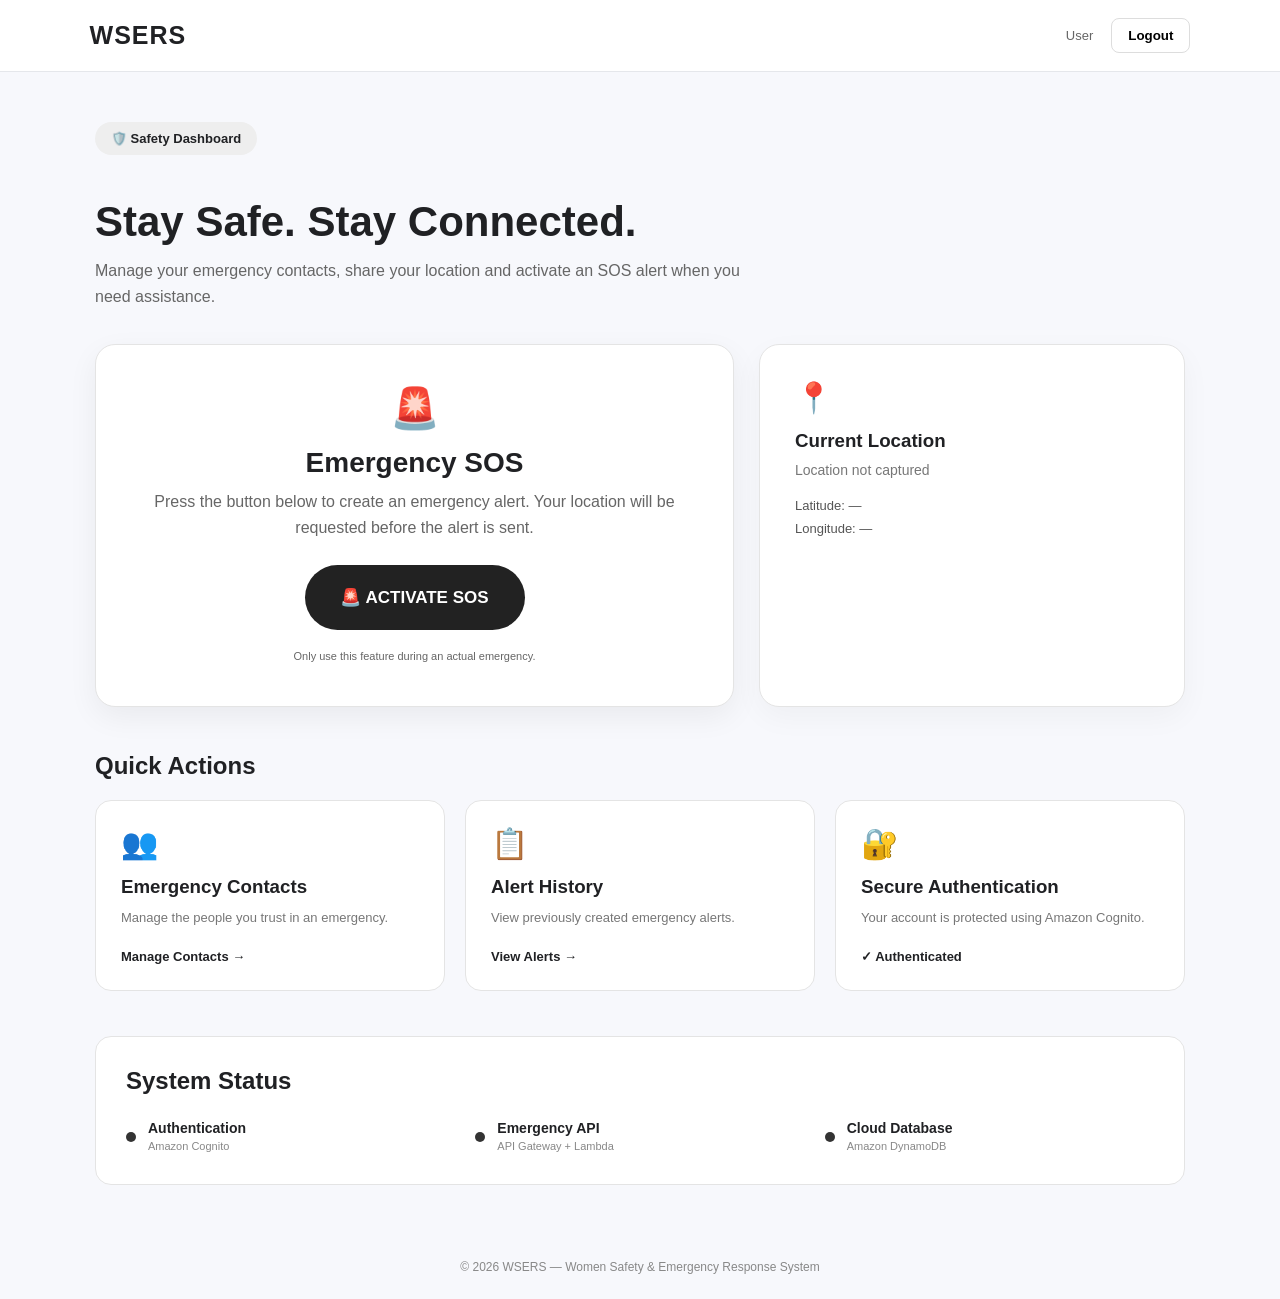
==== dashboard.html @ 78df4ba2 "WSERS" ====
<!DOCTYPE html>
<html lang="en">

<head>
    <meta charset="UTF-8">
    <meta name="viewport" content="width=device-width, initial-scale=1.0">

    <title>WSERS | Safety Dashboard</title>

    <link rel="stylesheet" href="css/style.css">
</head>

<body>

<header class="navbar">

    <div class="logo">
        WSERS
    </div>

    <div class="dashboard-nav">

        <span id="userEmail">
            Loading...
        </span>

        <button id="logoutButton" class="logout-button">
            Logout
        </button>

    </div>

</header>


<main class="dashboard-container">


    <!-- WELCOME -->

    <section class="welcome-section">

        <div>

            <div class="badge">
                🛡️ Safety Dashboard
            </div>

            <h1>
                Stay Safe. Stay Connected.
            </h1>

            <p>
                Manage your emergency contacts, share your location
                and activate an SOS alert when you need assistance.
            </p>

        </div>

    </section>



    <!-- SOS SECTION -->

    <section class="sos-section">

        <div class="sos-card">

            <div class="sos-icon">
                🚨
            </div>

            <h2>
                Emergency SOS
            </h2>

            <p>
                Press the button below to create an emergency alert.
                Your location will be requested before the alert is sent.
            </p>


            <button
                id="sosButton"
                class="sos-button">

                🚨 ACTIVATE SOS

            </button>


            <p class="sos-note">
                Only use this feature during an actual emergency.
            </p>

        </div>


        <!-- LOCATION STATUS -->

        <div class="location-card">

            <div class="card-icon">
                📍
            </div>

            <h3>
                Current Location
            </h3>

            <p id="locationStatus">
                Location not captured
            </p>

            <div id="locationDetails">
                <span>Latitude: —</span>
                <span>Longitude: —</span>
            </div>

        </div>

    </section>



    <!-- QUICK ACTIONS -->

    <section class="dashboard-section">

        <h2>
            Quick Actions
        </h2>


        <div class="dashboard-grid">


            <a
                href="contacts.html"
                class="dashboard-card">

                <div class="card-icon">
                    👥
                </div>

                <h3>
                    Emergency Contacts
                </h3>

                <p>
                    Manage the people you trust in an emergency.
                </p>

                <span class="card-link">
                    Manage Contacts →
                </span>

            </a>



            <a
                href="alerts.html"
                class="dashboard-card">

                <div class="card-icon">
                    📋
                </div>

                <h3>
                    Alert History
                </h3>

                <p>
                    View previously created emergency alerts.
                </p>

                <span class="card-link">
                    View Alerts →
                </span>

            </a>



            <div class="dashboard-card">

                <div class="card-icon">
                    🔐
                </div>

                <h3>
                    Secure Authentication
                </h3>

                <p>
                    Your account is protected using Amazon Cognito.
                </p>

                <span class="card-status">
                    ✓ Authenticated
                </span>

            </div>


        </div>

    </section>



    <!-- SYSTEM STATUS -->

    <section class="system-status">

        <h2>
            System Status
        </h2>


        <div class="status-grid">

            <div class="status-item">

                <span class="status-dot"></span>

                <div>
                    <strong>Authentication</strong>
                    <small>Amazon Cognito</small>
                </div>

            </div>


            <div class="status-item">

                <span class="status-dot"></span>

                <div>
                    <strong>Emergency API</strong>
                    <small>API Gateway + Lambda</small>
                </div>

            </div>


            <div class="status-item">

                <span class="status-dot"></span>

                <div>
                    <strong>Cloud Database</strong>
                    <small>Amazon DynamoDB</small>
                </div>

            </div>

        </div>

    </section>


</main>



<footer>

    <p>
        © 2026 WSERS — Women Safety & Emergency Response System
    </p>

</footer>



<script src="js/config.js"></script>

<script src="js/dashboard.js"></script>

</body>

</html>
---- css/style.css ----
* {
    margin: 0;
    padding: 0;
    box-sizing: border-box;
}

body {
    font-family: Arial, Helvetica, sans-serif;
    background: #f7f8fc;
    color: #202124;
    min-height: 100vh;
}


/* NAVBAR */

.navbar {
    height: 72px;
    background: white;
    border-bottom: 1px solid #e5e7eb;

    display: flex;
    align-items: center;
    justify-content: space-between;

    padding: 0 7%;
}

.logo {
    font-size: 25px;
    font-weight: 800;
    letter-spacing: 1px;
}

.nav-text {
    font-size: 14px;
    color: #666;
}


/* MAIN */

.hero {
    max-width: 1250px;
    margin: auto;

    min-height: calc(100vh - 130px);

    display: grid;
    grid-template-columns: 1.2fr 0.8fr;

    gap: 70px;

    align-items: center;

    padding: 60px 30px;
}


/* HERO CONTENT */

.badge {
    display: inline-block;

    padding: 9px 16px;

    border-radius: 30px;

    background: #eeeeee;

    font-size: 13px;
    font-weight: 600;

    margin-bottom: 25px;
}

.hero-content h1 {
    font-size: 58px;
    line-height: 1.05;

    margin-bottom: 25px;
}

.hero-content h1 span {
    color: #444;
}

.hero-content > p {
    max-width: 620px;

    font-size: 17px;
    line-height: 1.7;

    color: #666;

    margin-bottom: 35px;
}


/* FEATURES */

.features {
    display: grid;

    grid-template-columns: repeat(3, 1fr);

    gap: 15px;
}

.feature-card {
    background: white;

    border: 1px solid #e6e6e6;

    border-radius: 15px;

    padding: 22px;

    box-shadow: 0 5px 20px rgba(0, 0, 0, 0.04);
}

.feature-icon {
    font-size: 25px;

    margin-bottom: 12px;
}

.feature-card h3 {
    font-size: 16px;

    margin-bottom: 8px;
}

.feature-card p {
    font-size: 13px;

    line-height: 1.5;

    color: #777;
}


/* LOGIN CARD */

.login-card {
    background: white;

    border: 1px solid #e3e3e3;

    border-radius: 20px;

    padding: 40px;

    box-shadow: 0 15px 40px rgba(0, 0, 0, 0.08);
}

.login-icon {
    width: 55px;
    height: 55px;

    display: flex;
    align-items: center;
    justify-content: center;

    background: #eeeeee;

    border-radius: 15px;

    font-size: 25px;

    margin-bottom: 20px;
}

.login-card h2 {
    font-size: 28px;

    margin-bottom: 8px;
}

.login-subtitle {
    color: #777;

    font-size: 14px;

    margin-bottom: 30px;
}


/* INPUTS */

.input-group {
    margin-bottom: 20px;
}

.input-group label {
    display: block;

    font-size: 14px;

    font-weight: 600;

    margin-bottom: 8px;
}

.input-group input {
    width: 100%;

    padding: 14px;

    border: 1px solid #d8d8d8;

    border-radius: 10px;

    font-size: 14px;

    outline: none;
}

.input-group input:focus {
    border-color: #555;
}


/* BUTTONS */

.login-button,
.register-button {
    width: 100%;

    padding: 14px;

    border-radius: 10px;

    font-size: 15px;

    font-weight: 600;

    cursor: pointer;
}

.login-button {
    border: none;

    background: #202124;

    color: white;
}

.login-button:hover {
    background: #000;
}

.register-button {
    background: white;

    border: 1px solid #202124;

    color: #202124;
}

.register-button:hover {
    background: #f5f5f5;
}


/* DIVIDER */

.divider {
    display: flex;

    align-items: center;

    gap: 12px;

    margin: 25px 0;

    color: #aaa;

    font-size: 12px;
}

.divider::before,
.divider::after {
    content: "";

    height: 1px;

    background: #e5e5e5;

    flex: 1;
}


/* SECURITY */

.security-note {
    text-align: center;

    font-size: 11px;

    color: #888;

    margin-top: 25px;

    line-height: 1.5;
}


/* FOOTER */

footer {
    text-align: center;

    padding: 25px;

    font-size: 12px;

    color: #888;
}


/* MOBILE */

@media (max-width: 900px) {

    .hero {
        grid-template-columns: 1fr;

        gap: 40px;
    }

    .hero-content h1 {
        font-size: 45px;
    }

    .features {
        grid-template-columns: 1fr;
    }

    .nav-text {
        display: none;
    }
}/* =========================
   DASHBOARD
========================= */

.dashboard-nav {
    display: flex;
    align-items: center;
    gap: 18px;
}

.dashboard-nav span {
    font-size: 13px;
    color: #666;
}

.logout-button {
    padding: 9px 16px;

    border: 1px solid #ddd;

    background: white;

    border-radius: 8px;

    cursor: pointer;

    font-weight: 600;
}

.logout-button:hover {
    background: #f3f3f3;
}


.dashboard-container {
    max-width: 1150px;

    margin: auto;

    padding: 50px 30px;
}


.welcome-section {
    margin-bottom: 35px;
}

.welcome-section h1 {
    font-size: 42px;

    margin: 18px 0 12px;
}

.welcome-section p {
    color: #666;

    max-width: 650px;

    line-height: 1.6;
}



/* SOS */

.sos-section {
    display: grid;

    grid-template-columns: 1.5fr 1fr;

    gap: 25px;

    margin-bottom: 45px;
}


.sos-card {
    background: white;

    border: 1px solid #e4e4e4;

    border-radius: 20px;

    padding: 40px;

    text-align: center;

    box-shadow: 0 10px 30px rgba(0,0,0,0.06);
}


.sos-icon {
    font-size: 40px;

    margin-bottom: 15px;
}


.sos-card h2 {
    font-size: 28px;

    margin-bottom: 10px;
}


.sos-card p {
    color: #666;

    line-height: 1.6;

    margin-bottom: 25px;
}


.sos-button {
    width: 220px;

    height: 65px;

    border-radius: 35px;

    border: none;

    background: #222;

    color: white;

    font-size: 17px;

    font-weight: 800;

    cursor: pointer;

    transition: 0.2s;
}


.sos-button:hover {
    transform: scale(1.03);

    background: #000;
}


.sos-button:disabled {
    opacity: 0.6;

    cursor: not-allowed;
}


.sos-note {
    font-size: 11px !important;

    margin-top: 18px;

    margin-bottom: 0 !important;
}



/* LOCATION */

.location-card {
    background: white;

    border: 1px solid #e4e4e4;

    border-radius: 20px;

    padding: 35px;

    box-shadow: 0 10px 30px rgba(0,0,0,0.04);
}


.card-icon {
    font-size: 30px;

    margin-bottom: 15px;
}


.location-card h3 {
    margin-bottom: 10px;
}


.location-card p {
    color: #777;

    font-size: 14px;

    margin-bottom: 20px;
}


#locationDetails {
    display: flex;

    flex-direction: column;

    gap: 8px;

    font-size: 13px;

    color: #555;
}



/* QUICK ACTIONS */

.dashboard-section {
    margin-bottom: 45px;
}


.dashboard-section > h2 {
    margin-bottom: 20px;
}


.dashboard-grid {
    display: grid;

    grid-template-columns: repeat(3, 1fr);

    gap: 20px;
}


.dashboard-card {
    display: block;

    background: white;

    border: 1px solid #e4e4e4;

    border-radius: 16px;

    padding: 25px;

    text-decoration: none;

    color: #202124;

    transition: 0.2s;
}


.dashboard-card:hover {
    transform: translateY(-3px);

    box-shadow: 0 10px 25px rgba(0,0,0,0.06);
}


.dashboard-card h3 {
    margin-bottom: 10px;
}


.dashboard-card p {
    font-size: 13px;

    color: #777;

    line-height: 1.5;

    margin-bottom: 20px;
}


.card-link {
    font-size: 13px;

    font-weight: 700;
}


.card-status {
    font-size: 13px;

    font-weight: 700;
}



/* SYSTEM STATUS */

.system-status {
    background: white;

    border: 1px solid #e4e4e4;

    border-radius: 16px;

    padding: 30px;
}


.system-status h2 {
    margin-bottom: 25px;
}


.status-grid {
    display: grid;

    grid-template-columns: repeat(3, 1fr);

    gap: 20px;
}


.status-item {
    display: flex;

    align-items: center;

    gap: 12px;
}


.status-dot {
    width: 10px;

    height: 10px;

    background: #333;

    border-radius: 50%;
}


.status-item strong {
    display: block;

    font-size: 14px;
}


.status-item small {
    color: #888;

    font-size: 11px;
}



/* MOBILE DASHBOARD */

@media (max-width: 900px) {

    .sos-section {
        grid-template-columns: 1fr;
    }

    .dashboard-grid {
        grid-template-columns: 1fr;
    }

    .status-grid {
        grid-template-columns: 1fr;
    }

    .welcome-section h1 {
        font-size: 34px;
    }

    .dashboard-nav span {
        display: none;
    }

}/* =========================
   EMERGENCY CONTACTS
========================= */

.back-link {
    text-decoration: none;

    color: #444;

    font-size: 14px;

    font-weight: 600;
}


.contact-layout {
    display: grid;

    grid-template-columns: 0.9fr 1.1fr;

    gap: 25px;

    margin-bottom: 35px;
}


.contact-form-card,
.contacts-list-card {
    background: white;

    border: 1px solid #e4e4e4;

    border-radius: 20px;

    padding: 35px;

    box-shadow: 0 10px 30px rgba(0, 0, 0, 0.04);
}


.contact-form-card h2,
.contacts-list-card h2 {
    margin-bottom: 10px;
}


.card-description {
    color: #777;

    font-size: 14px;

    line-height: 1.5;

    margin-bottom: 25px;
}


.empty-contacts {
    border: 1px dashed #d8d8d8;

    border-radius: 14px;

    padding: 40px 20px;

    text-align: center;
}


.empty-icon {
    font-size: 35px;

    margin-bottom: 12px;
}


.empty-contacts p {
    font-weight: 600;

    margin-bottom: 6px;
}


.empty-contacts small {
    color: #888;
}


.privacy-text {
    color: #666;

    font-size: 14px;

    line-height: 1.6;
}


@media (max-width: 900px) {

    .contact-layout {
        grid-template-columns: 1fr;
    }

}.saved-contact {
    display: flex;

    align-items: center;

    gap: 15px;

    padding: 18px;

    border: 1px solid #e5e5e5;

    border-radius: 14px;

    margin-bottom: 12px;

    background: #fafafa;
}


.saved-contact-icon {
    width: 45px;

    height: 45px;

    border-radius: 12px;

    background: #eeeeee;

    display: flex;

    align-items: center;

    justify-content: center;

    font-size: 22px;
}


.saved-contact-info {
    display: flex;

    flex-direction: column;

    gap: 5px;
}


.saved-contact-info strong {
    font-size: 15px;
}


.saved-contact-info span {
    font-size: 12px;

    color: #666;
}/* =========================
   UK SAFETY CONTACTS
========================= */

.uk-emergency-notice {
    display: flex;

    align-items: flex-start;

    gap: 18px;

    background: #f7f7f7;

    border: 1px solid #dddddd;

    border-radius: 16px;

    padding: 22px 25px;

    margin-bottom: 30px;
}


.uk-notice-icon {
    font-size: 28px;

    flex-shrink: 0;
}


.uk-emergency-notice strong {
    font-size: 15px;
}


.uk-emergency-notice p {
    margin: 7px 0 0;

    color: #666;

    font-size: 13px;

    line-height: 1.6;
}



/* UK PHONE HELP */

.field-help {
    display: block;

    margin-top: 6px;

    color: #888;

    font-size: 11px;
}



/* UK SAFETY INFORMATION */

.uk-safety-card {
    background: white;

    border: 1px solid #e4e4e4;

    border-radius: 18px;

    padding: 30px;

    margin-bottom: 30px;

    box-shadow: 0 8px 25px rgba(0, 0, 0, 0.04);
}


.uk-safety-card h2 {
    margin-bottom: 22px;
}


.uk-safety-grid {
    display: grid;

    grid-template-columns: 1fr 1fr;

    gap: 18px;
}


.uk-safety-item {
    display: flex;

    align-items: center;

    gap: 16px;

    padding: 18px;

    border: 1px solid #e5e5e5;

    border-radius: 14px;

    background: #fafafa;
}


.uk-number {
    font-size: 25px;

    font-weight: 800;

    min-width: 55px;
}


.uk-safety-item strong {
    display: block;

    font-size: 14px;

    margin-bottom: 4px;
}


.uk-safety-item p {
    margin: 0;

    color: #777;

    font-size: 12px;

    line-height: 1.5;
}


.prototype-note {
    margin-top: 22px;

    padding-top: 18px;

    border-top: 1px solid #eeeeee;

    color: #777;

    font-size: 12px;

    line-height: 1.6;
}



/* FOOTER */

footer p + p {
    margin-top: 5px;

    font-size: 11px;

    color: #999;
}



/* MOBILE */

@media (max-width: 700px) {

    .uk-safety-grid {
        grid-template-columns: 1fr;
    }


    .uk-emergency-notice {
        padding: 18px;
    }


    .uk-safety-card {
        padding: 22px;
    }

}
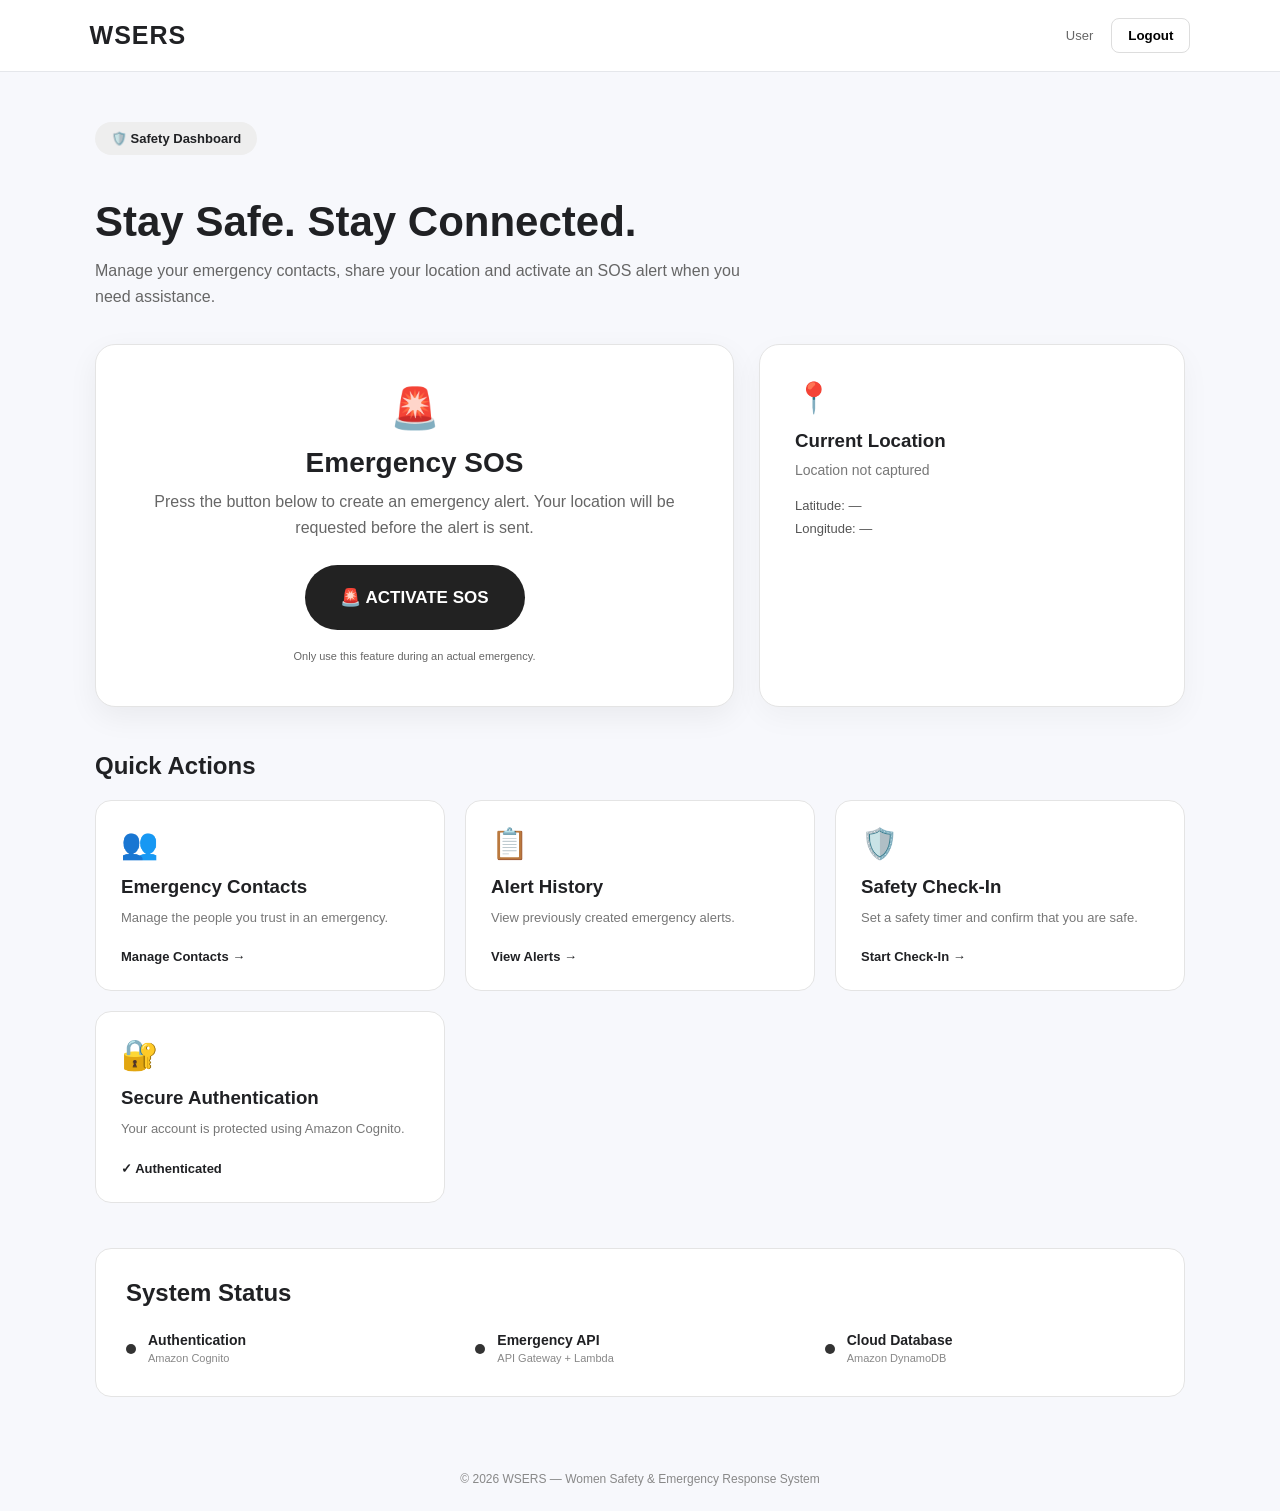
==== commit 7bd58650: "Add files via upload" ====
--- a/dashboard.html
+++ b/dashboard.html
@@ -1,285 +1,316 @@
-<!DOCTYPE html>
-<html lang="en">
-
-<head>
-    <meta charset="UTF-8">
-    <meta name="viewport" content="width=device-width, initial-scale=1.0">
-
-    <title>WSERS | Safety Dashboard</title>
-
-    <link rel="stylesheet" href="css/style.css">
-</head>
-
-<body>
-
-<header class="navbar">
-
-    <div class="logo">
-        WSERS
-    </div>
-
-    <div class="dashboard-nav">
-
-        <span id="userEmail">
-            Loading...
-        </span>
-
-        <button id="logoutButton" class="logout-button">
-            Logout
-        </button>
-
-    </div>
-
-</header>
-
-
-<main class="dashboard-container">
-
-
-    <!-- WELCOME -->
-
-    <section class="welcome-section">
-
-        <div>
-
-            <div class="badge">
-                🛡️ Safety Dashboard
-            </div>
-
-            <h1>
-                Stay Safe. Stay Connected.
-            </h1>
-
-            <p>
-                Manage your emergency contacts, share your location
-                and activate an SOS alert when you need assistance.
-            </p>
-
-        </div>
-
-    </section>
-
-
-
-    <!-- SOS SECTION -->
-
-    <section class="sos-section">
-
-        <div class="sos-card">
-
-            <div class="sos-icon">
-                🚨
-            </div>
-
-            <h2>
-                Emergency SOS
-            </h2>
-
-            <p>
-                Press the button below to create an emergency alert.
-                Your location will be requested before the alert is sent.
-            </p>
-
-
-            <button
-                id="sosButton"
-                class="sos-button">
-
-                🚨 ACTIVATE SOS
-
-            </button>
-
-
-            <p class="sos-note">
-                Only use this feature during an actual emergency.
-            </p>
-
-        </div>
-
-
-        <!-- LOCATION STATUS -->
-
-        <div class="location-card">
-
-            <div class="card-icon">
-                📍
-            </div>
-
-            <h3>
-                Current Location
-            </h3>
-
-            <p id="locationStatus">
-                Location not captured
-            </p>
-
-            <div id="locationDetails">
-                <span>Latitude: —</span>
-                <span>Longitude: —</span>
-            </div>
-
-        </div>
-
-    </section>
-
-
-
-    <!-- QUICK ACTIONS -->
-
-    <section class="dashboard-section">
-
-        <h2>
-            Quick Actions
-        </h2>
-
-
-        <div class="dashboard-grid">
-
-
-            <a
-                href="contacts.html"
-                class="dashboard-card">
-
-                <div class="card-icon">
-                    👥
-                </div>
-
-                <h3>
-                    Emergency Contacts
-                </h3>
-
-                <p>
-                    Manage the people you trust in an emergency.
-                </p>
-
-                <span class="card-link">
-                    Manage Contacts →
-                </span>
-
-            </a>
-
-
-
-            <a
-                href="alerts.html"
-                class="dashboard-card">
-
-                <div class="card-icon">
-                    📋
-                </div>
-
-                <h3>
-                    Alert History
-                </h3>
-
-                <p>
-                    View previously created emergency alerts.
-                </p>
-
-                <span class="card-link">
-                    View Alerts →
-                </span>
-
-            </a>
-
-
-
-            <div class="dashboard-card">
-
-                <div class="card-icon">
-                    🔐
-                </div>
-
-                <h3>
-                    Secure Authentication
-                </h3>
-
-                <p>
-                    Your account is protected using Amazon Cognito.
-                </p>
-
-                <span class="card-status">
-                    ✓ Authenticated
-                </span>
-
-            </div>
-
-
-        </div>
-
-    </section>
-
-
-
-    <!-- SYSTEM STATUS -->
-
-    <section class="system-status">
-
-        <h2>
-            System Status
-        </h2>
-
-
-        <div class="status-grid">
-
-            <div class="status-item">
-
-                <span class="status-dot"></span>
-
-                <div>
-                    <strong>Authentication</strong>
-                    <small>Amazon Cognito</small>
-                </div>
-
-            </div>
-
-
-            <div class="status-item">
-
-                <span class="status-dot"></span>
-
-                <div>
-                    <strong>Emergency API</strong>
-                    <small>API Gateway + Lambda</small>
-                </div>
-
-            </div>
-
-
-            <div class="status-item">
-
-                <span class="status-dot"></span>
-
-                <div>
-                    <strong>Cloud Database</strong>
-                    <small>Amazon DynamoDB</small>
-                </div>
-
-            </div>
-
-        </div>
-
-    </section>
-
-
-</main>
-
-
-
-<footer>
-
-    <p>
-        © 2026 WSERS — Women Safety & Emergency Response System
-    </p>
-
-</footer>
-
-
-
-<script src="js/config.js"></script>
-
-<script src="js/dashboard.js"></script>
-
-</body>
-
+<!DOCTYPE html>
+<html lang="en">
+
+<head>
+    <meta charset="UTF-8">
+    <meta name="viewport" content="width=device-width, initial-scale=1.0">
+
+    <title>WSERS | Safety Dashboard</title>
+
+    <link rel="stylesheet" href="css/style.css">
+</head>
+
+<body>
+
+<header class="navbar">
+
+    <div class="logo">
+        WSERS
+    </div>
+
+    <div class="dashboard-nav">
+
+        <span id="userEmail">
+            Loading...
+        </span>
+
+        <button id="logoutButton" class="logout-button">
+            Logout
+        </button>
+
+    </div>
+
+</header>
+
+
+<main class="dashboard-container">
+
+
+    <!-- WELCOME -->
+
+    <section class="welcome-section">
+
+        <div>
+
+            <div class="badge">
+                🛡️ Safety Dashboard
+            </div>
+
+            <h1>
+                Stay Safe. Stay Connected.
+            </h1>
+
+            <p>
+                Manage your emergency contacts, share your location
+                and activate an SOS alert when you need assistance.
+            </p>
+
+        </div>
+
+    </section>
+
+
+
+    <!-- SOS SECTION -->
+
+    <section class="sos-section">
+
+        <div class="sos-card">
+
+            <div class="sos-icon">
+                🚨
+            </div>
+
+            <h2>
+                Emergency SOS
+            </h2>
+
+            <p>
+                Press the button below to create an emergency alert.
+                Your location will be requested before the alert is sent.
+            </p>
+
+
+            <button
+                id="sosButton"
+                class="sos-button">
+
+                🚨 ACTIVATE SOS
+
+            </button>
+
+
+            <p class="sos-note">
+                Only use this feature during an actual emergency.
+            </p>
+
+        </div>
+
+
+        <!-- LOCATION STATUS -->
+
+        <div class="location-card">
+
+            <div class="card-icon">
+                📍
+            </div>
+
+            <h3>
+                Current Location
+            </h3>
+
+            <p id="locationStatus">
+                Location not captured
+            </p>
+
+            <div id="locationDetails">
+                <span>Latitude: —</span>
+                <span>Longitude: —</span>
+            </div>
+
+        </div>
+
+    </section>
+
+
+
+   <!-- QUICK ACTIONS -->
+
+<section class="dashboard-section">
+
+    <h2>
+        Quick Actions
+    </h2>
+
+
+    <div class="dashboard-grid">
+
+
+        <!-- EMERGENCY CONTACTS -->
+
+        <a
+            href="contacts.html"
+            class="dashboard-card">
+
+            <div class="card-icon">
+                👥
+            </div>
+
+            <h3>
+                Emergency Contacts
+            </h3>
+
+            <p>
+                Manage the people you trust in an emergency.
+            </p>
+
+            <span class="card-link">
+                Manage Contacts →
+            </span>
+
+        </a>
+
+
+
+        <!-- ALERT HISTORY -->
+
+        <a
+            href="alerts.html"
+            class="dashboard-card">
+
+            <div class="card-icon">
+                📋
+            </div>
+
+            <h3>
+                Alert History
+            </h3>
+
+            <p>
+                View previously created emergency alerts.
+            </p>
+
+            <span class="card-link">
+                View Alerts →
+            </span>
+
+        </a>
+
+
+
+        <!-- SAFETY CHECK-IN -->
+
+        <a
+            href="checkin.html"
+            class="dashboard-card">
+
+            <div class="card-icon">
+                🛡️
+            </div>
+
+            <h3>
+                Safety Check-In
+            </h3>
+
+            <p>
+                Set a safety timer and confirm that you are safe.
+            </p>
+
+            <span class="card-link">
+                Start Check-In →
+            </span>
+
+        </a>
+
+
+
+        <!-- SECURE AUTHENTICATION -->
+
+        <div class="dashboard-card">
+
+            <div class="card-icon">
+                🔐
+            </div>
+
+            <h3>
+                Secure Authentication
+            </h3>
+
+            <p>
+                Your account is protected using Amazon Cognito.
+            </p>
+
+            <span class="card-status">
+                ✓ Authenticated
+            </span>
+
+        </div>
+
+
+    </div>
+
+</section>
+
+
+    <!-- SYSTEM STATUS -->
+
+    <section class="system-status">
+
+        <h2>
+            System Status
+        </h2>
+
+
+        <div class="status-grid">
+
+            <div class="status-item">
+
+                <span class="status-dot"></span>
+
+                <div>
+                    <strong>Authentication</strong>
+                    <small>Amazon Cognito</small>
+                </div>
+
+            </div>
+
+
+            <div class="status-item">
+
+                <span class="status-dot"></span>
+
+                <div>
+                    <strong>Emergency API</strong>
+                    <small>API Gateway + Lambda</small>
+                </div>
+
+            </div>
+
+
+            <div class="status-item">
+
+                <span class="status-dot"></span>
+
+                <div>
+                    <strong>Cloud Database</strong>
+                    <small>Amazon DynamoDB</small>
+                </div>
+
+            </div>
+
+        </div>
+
+    </section>
+
+
+</main>
+
+
+
+<footer>
+
+    <p>
+        © 2026 WSERS — Women Safety & Emergency Response System
+    </p>
+
+</footer>
+
+
+
+<script src="js/config.js"></script>
+
+<script src="js/dashboard.js"></script>
+
+</body>
+
 </html>
